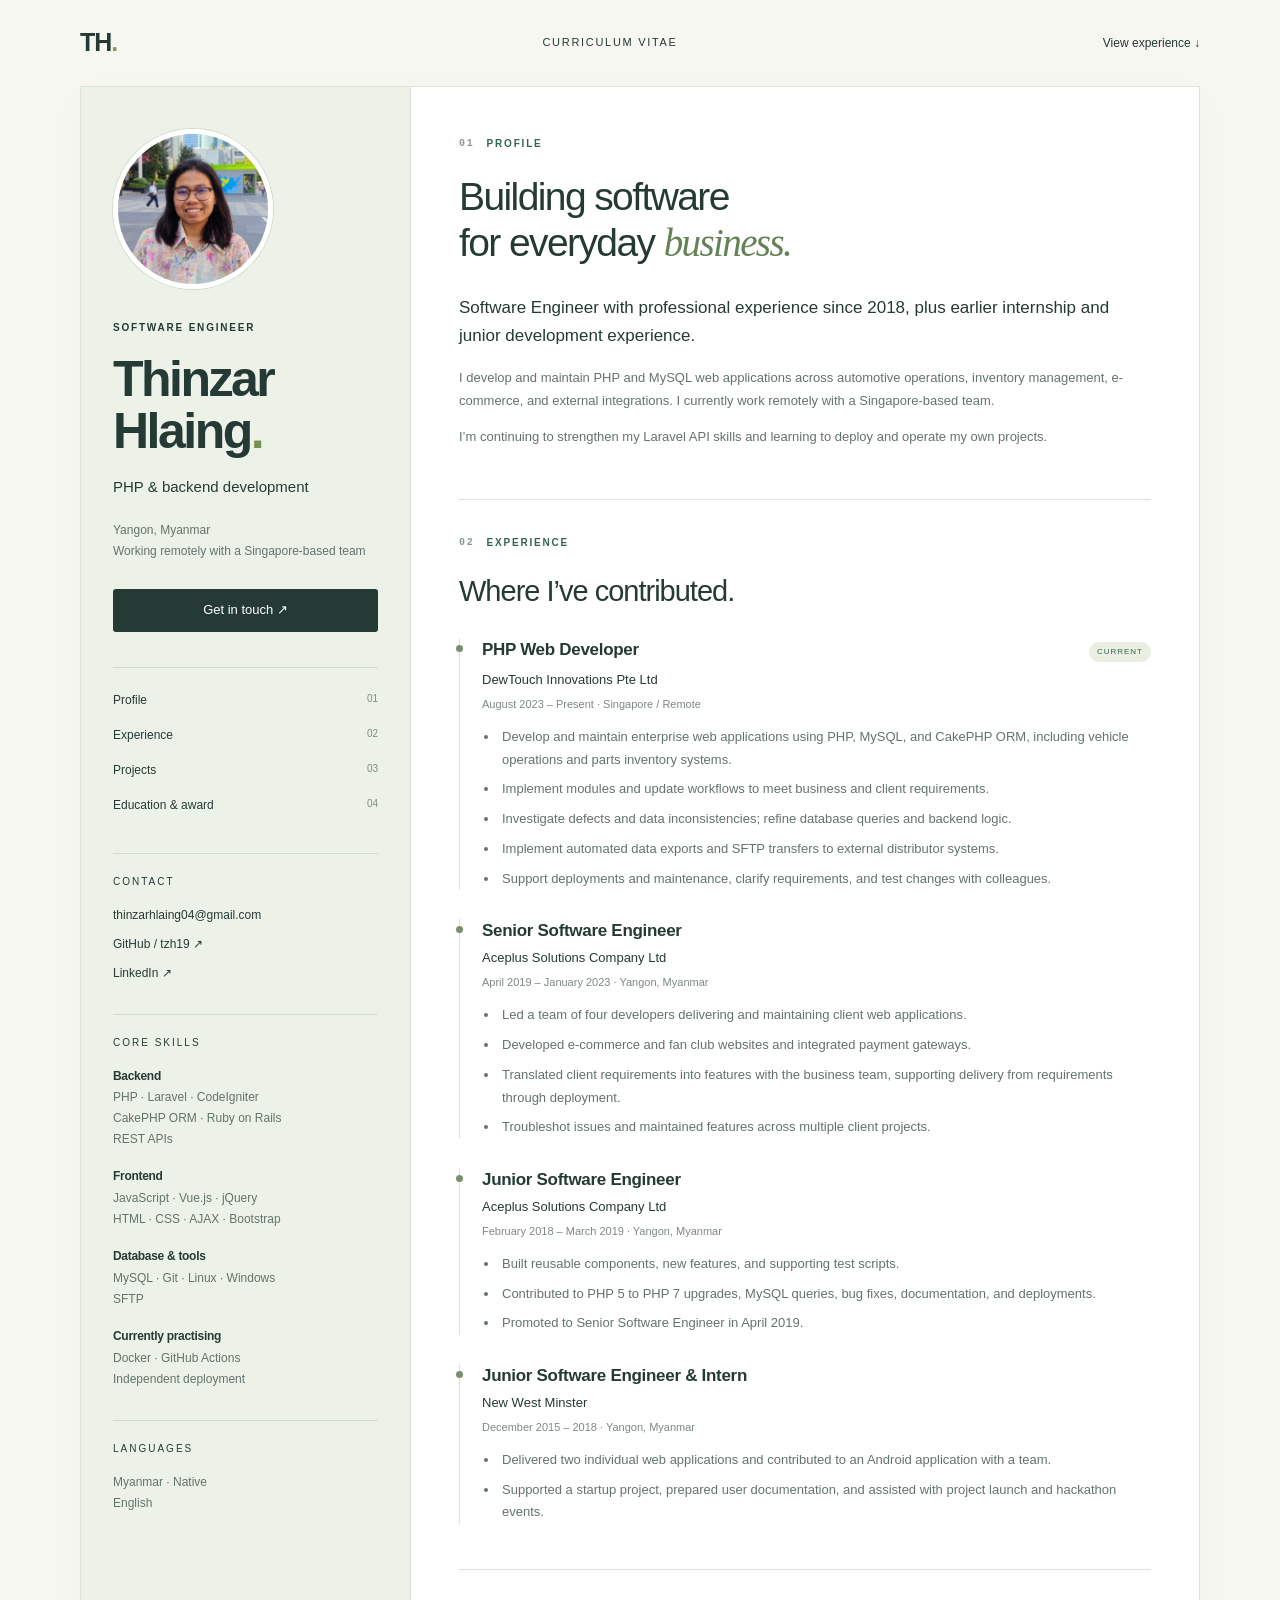
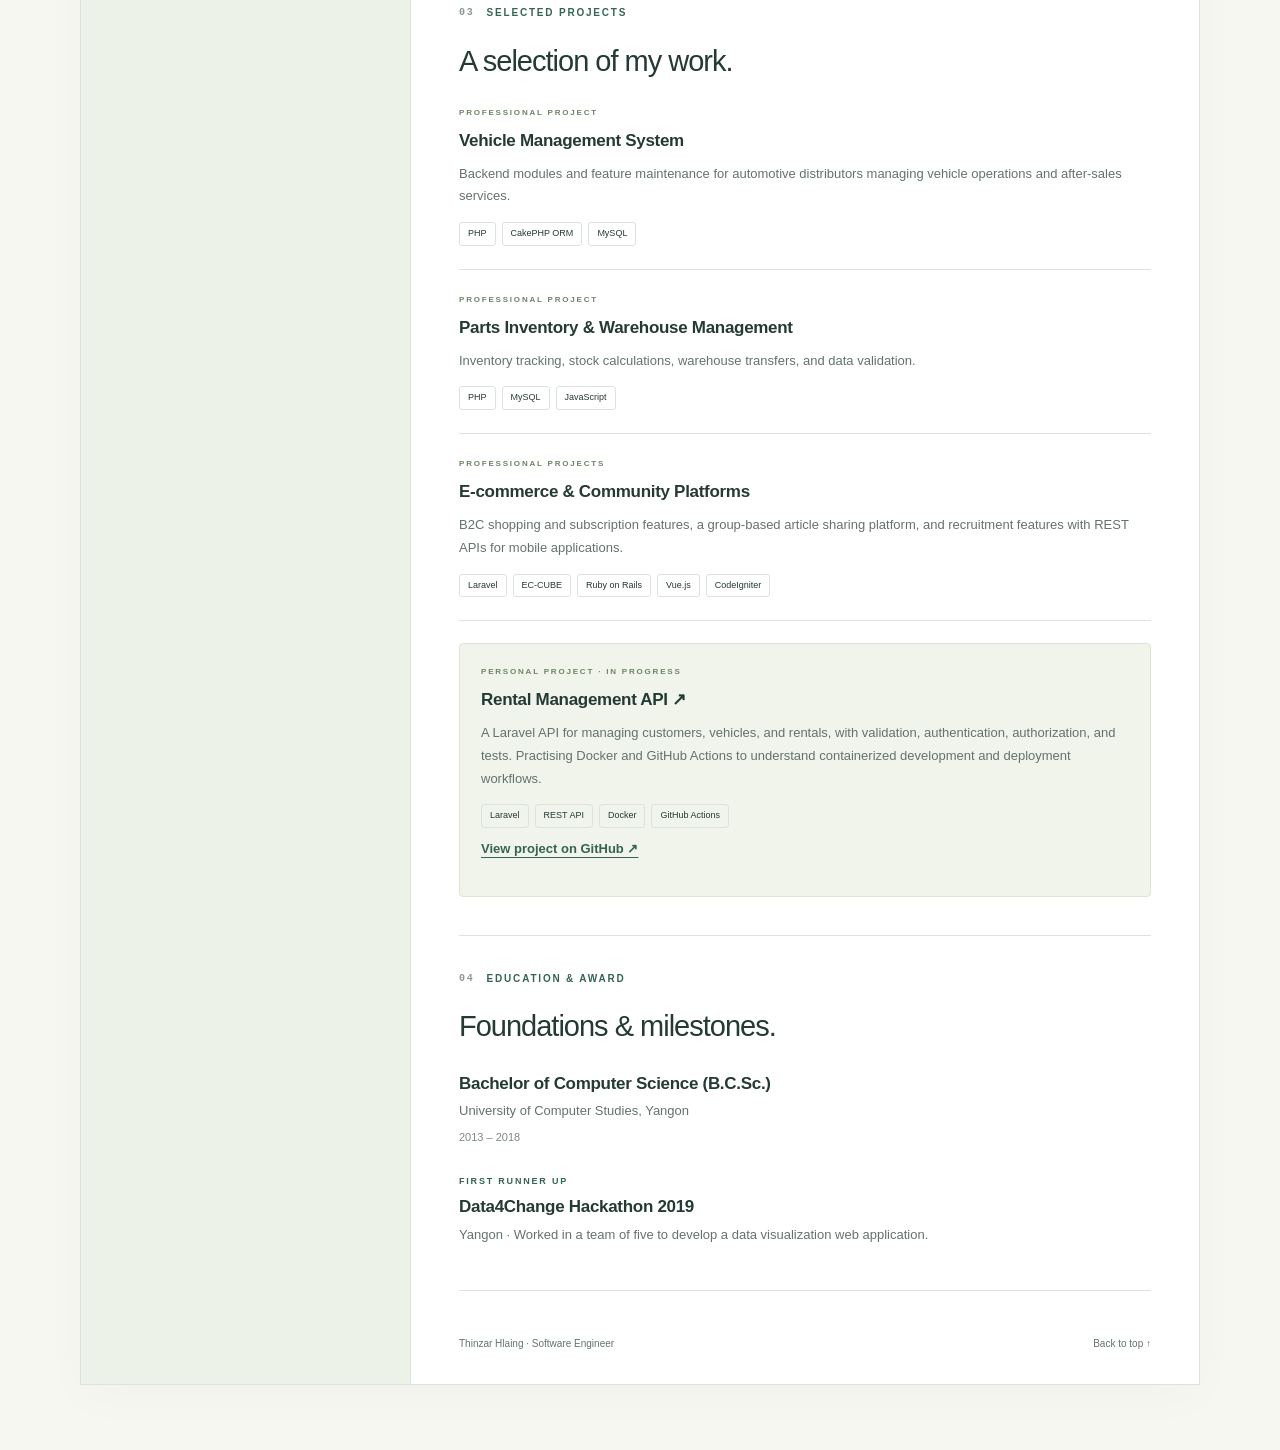
==== index.html @ 389af32f "Ad my CV website." ====
<!doctype html>
<html lang="en">
<head><meta charset="utf-8"><meta name="viewport" content="width=device-width, initial-scale=1"><meta name="description" content="Thinzar Hlaing — Software Engineer specializing in PHP and backend development."><title>Thinzar Hlaing | Software Engineer</title><link rel="stylesheet" href="styles.css"></head>
<body>
<a class="skip" href="#main">Skip to CV</a>
<header class="topbar"><a href="#main">TH<span>.</span></a><span>CURRICULUM VITAE</span><a href="#experience">View experience ↓</a></header>
<main id="main" class="resume">
<aside class="sidebar">
<img class="portrait" src="assets/thinzar-portrait.png" alt="Thinzar Hlaing smiling" width="160" height="160">
<p class="label">SOFTWARE ENGINEER</p><h1>Thinzar<br>Hlaing<span>.</span></h1><p class="role">PHP & backend development</p><p class="location">Yangon, Myanmar<br>Working remotely with a Singapore-based team</p>
<a class="contact-button" href="mailto:thinzarhlaing04@gmail.com">Get in touch ↗</a>
<nav aria-label="CV sections"><a href="#profile">Profile <span>01</span></a><a href="#experience">Experience <span>02</span></a><a href="#projects">Projects <span>03</span></a><a href="#education">Education & award <span>04</span></a></nav>
<section class="side-section"><h2>CONTACT</h2><a href="mailto:thinzarhlaing04@gmail.com">thinzarhlaing04@gmail.com</a><a href="https://github.com/tzh19">GitHub / tzh19 ↗</a><a href="https://www.linkedin.com/in/thinzar-hlaing">LinkedIn ↗</a></section>
<section class="side-section"><h2>CORE SKILLS</h2><h3>Backend</h3><p>PHP · Laravel · CodeIgniter<br>CakePHP ORM · Ruby on Rails<br>REST APIs</p><h3>Frontend</h3><p>JavaScript · Vue.js · jQuery<br>HTML · CSS · AJAX · Bootstrap</p><h3>Database & tools</h3><p>MySQL · Git · Linux · Windows<br>SFTP</p><h3>Currently practising</h3><p>Docker · GitHub Actions<br>Independent deployment</p></section>
<section class="side-section"><h2>LANGUAGES</h2><p>Myanmar · Native<br>English</p></section>
</aside>
<div class="content">
<section id="profile" class="cv-section profile"><div class="section-label"><span>01</span> PROFILE</div><h2>Building software<br>for everyday <em>business.</em></h2><p class="intro">Software Engineer with professional experience since 2018, plus earlier internship and junior development experience.</p><p>I develop and maintain PHP and MySQL web applications across automotive operations, inventory management, e-commerce, and external integrations. I currently work remotely with a Singapore-based team.</p><p>I’m continuing to strengthen my Laravel API skills and learning to deploy and operate my own projects.</p></section>
<section id="experience" class="cv-section"><div class="section-label"><span>02</span> EXPERIENCE</div><h2>Where I’ve contributed.</h2>
<article class="job"><div class="job-heading"><h3>PHP Web Developer</h3><span class="current">CURRENT</span></div><p class="company">DewTouch Innovations Pte Ltd</p><p class="meta">August 2023 – Present · Singapore / Remote</p><ul><li>Develop and maintain enterprise web applications using PHP, MySQL, and CakePHP ORM, including vehicle operations and parts inventory systems.</li><li>Implement modules and update workflows to meet business and client requirements.</li><li>Investigate defects and data inconsistencies; refine database queries and backend logic.</li><li>Implement automated data exports and SFTP transfers to external distributor systems.</li><li>Support deployments and maintenance, clarify requirements, and test changes with colleagues.</li></ul></article>
<article class="job"><h3>Senior Software Engineer</h3><p class="company">Aceplus Solutions Company Ltd</p><p class="meta">April 2019 – January 2023 · Yangon, Myanmar</p><ul><li>Led a team of four developers delivering and maintaining client web applications.</li><li>Developed e-commerce and fan club websites and integrated payment gateways.</li><li>Translated client requirements into features with the business team, supporting delivery from requirements through deployment.</li><li>Troubleshot issues and maintained features across multiple client projects.</li></ul></article>
<article class="job"><h3>Junior Software Engineer</h3><p class="company">Aceplus Solutions Company Ltd</p><p class="meta">February 2018 – March 2019 · Yangon, Myanmar</p><ul><li>Built reusable components, new features, and supporting test scripts.</li><li>Contributed to PHP 5 to PHP 7 upgrades, MySQL queries, bug fixes, documentation, and deployments.</li><li>Promoted to Senior Software Engineer in April 2019.</li></ul></article>
<article class="job"><h3>Junior Software Engineer & Intern</h3><p class="company">New West Minster</p><p class="meta">December 2015 – 2018 · Yangon, Myanmar</p><ul><li>Delivered two individual web applications and contributed to an Android application with a team.</li><li>Supported a startup project, prepared user documentation, and assisted with project launch and hackathon events.</li></ul></article></section>
<section id="projects" class="cv-section"><div class="section-label"><span>03</span> SELECTED PROJECTS</div><h2>A selection of my work.</h2>
<article class="project"><p class="label">PROFESSIONAL PROJECT</p><h3>Vehicle Management System</h3><p>Backend modules and feature maintenance for automotive distributors managing vehicle operations and after-sales services.</p><div class="tags"><span>PHP</span><span>CakePHP ORM</span><span>MySQL</span></div></article>
<article class="project"><p class="label">PROFESSIONAL PROJECT</p><h3>Parts Inventory & Warehouse Management</h3><p>Inventory tracking, stock calculations, warehouse transfers, and data validation.</p><div class="tags"><span>PHP</span><span>MySQL</span><span>JavaScript</span></div></article>
<article class="project"><p class="label">PROFESSIONAL PROJECTS</p><h3>E-commerce & Community Platforms</h3><p>B2C shopping and subscription features, a group-based article sharing platform, and recruitment features with REST APIs for mobile applications.</p><div class="tags"><span>Laravel</span><span>EC-CUBE</span><span>Ruby on Rails</span><span>Vue.js</span><span>CodeIgniter</span></div></article>
<article class="project personal"><p class="label">PERSONAL PROJECT · IN PROGRESS</p><h3>Rental Management API ↗</h3><p>A Laravel API for managing customers, vehicles, and rentals, with validation, authentication, authorization, and tests. Practising Docker and GitHub Actions to understand containerized development and deployment workflows.</p><div class="tags"><span>Laravel</span><span>REST API</span><span>Docker</span><span>GitHub Actions</span></div><p><a class="project-link" href="https://github.com/tzh19/rental-api">View project on GitHub ↗</a></p></article></section>
<section id="education" class="cv-section"><div class="section-label"><span>04</span> EDUCATION & AWARD</div><h2>Foundations & milestones.</h2><article class="qualification"><h3>Bachelor of Computer Science (B.C.Sc.)</h3><p>University of Computer Studies, Yangon</p><p class="meta">2013 – 2018</p></article><article class="qualification"><p class="label">FIRST RUNNER UP</p><h3>Data4Change Hackathon 2019</h3><p>Yangon · Worked in a team of five to develop a data visualization web application.</p></article></section>
<footer><p>Thinzar Hlaing · Software Engineer</p><a href="#main">Back to top ↑</a></footer>
</div></main></body></html>
---- styles.css ----
:root{--paper:#f7f7f2;--white:#fff;--ink:#253a35;--muted:#63736e;--line:#dce3dd;--green:#356451;--soft:#edf2e9}*{box-sizing:border-box}html{scroll-behavior:smooth;scroll-padding-top:28px}body{margin:0;background:var(--paper);font:15px/1.75 'Segoe UI',Arial,sans-serif;color:var(--ink)}a{color:inherit;text-decoration:none}a:hover{text-decoration:underline}a:focus-visible{outline:3px solid #709743;outline-offset:5px}.skip{position:absolute;top:-80px;background:var(--ink);color:white;padding:10px}.skip:focus{top:0}.topbar{max-width:1120px;margin:auto;display:flex;justify-content:space-between;align-items:center;height:86px;font-size:11px;letter-spacing:1.7px}.topbar>a:first-child{font-size:25px;font-weight:800;letter-spacing:-1px}.topbar>a:first-child span{color:#819c59}.topbar>a:last-child{letter-spacing:0;font-size:12px}.resume{max-width:1120px;margin:0 auto 65px;background:white;border:1px solid var(--line);display:grid;grid-template-columns:330px 1fr;box-shadow:0 12px 45px #253a3506}.sidebar{padding:42px 32px;background:var(--soft);border-right:1px solid var(--line)}.monogram{height:83px;width:83px;border-radius:50%;background:#dce5d2;display:flex;align-items:center;justify-content:center;font:italic 40px Georgia,serif;letter-spacing:-3px;margin-bottom:40px}.monogram span{font:22px Arial;align-self:flex-start;margin-top:11px}.label,.section-label{font-size:10px;letter-spacing:1.8px;font-weight:600}.sidebar h1{font-size:50px;line-height:1.05;letter-spacing:-2.5px;margin:16px 0}.sidebar h1 span{color:#789154}.role{font-size:15px;font-weight:500;margin:0 0 20px}.location{font-size:12px;color:var(--muted);line-height:1.8}.contact-button{display:block;text-align:center;background:var(--ink);color:white;padding:10px 14px;margin:26px 0 35px;font-size:13px;border-radius:3px}nav{border-top:1px solid #d2dccf;padding-top:15px}nav a{display:flex;justify-content:space-between;font-size:12px;padding:7px 0}nav span{font-size:10px;color:#7c8d83}.side-section{border-top:1px solid #d2dccf;margin-top:30px;padding-top:22px}.side-section h2{font-size:10px;letter-spacing:2px;margin:0 0 17px}.side-section>a{display:block;font-size:12px;overflow-wrap:anywhere;margin:8px 0}.side-section h3{font-size:12px;margin:18px 0 3px;font-weight:600}.side-section p{font-size:12px;color:var(--muted);margin:0}.content{padding:48px 48px 22px;min-width:0}.cv-section{padding-bottom:38px;margin-bottom:34px;border-bottom:1px solid var(--line)}.section-label{display:flex;align-items:center;gap:12px;color:var(--green);margin-bottom:21px}.section-label span{font-family:monospace;font-size:10px;color:#8b9a90}h2{font-size:29px;line-height:1.25;font-weight:500;letter-spacing:-1px;margin:0 0 27px}.profile h2{font-size:39px;letter-spacing:-1.6px;line-height:1.2}em{font-family:Georgia,serif;font-weight:400;color:#648255}.content p,.content li{color:var(--muted);font-size:13px}.content .intro{font-size:17px;line-height:1.65;color:var(--ink)}.highlights{display:grid;grid-template-columns:1fr 1fr;gap:20px;background:var(--paper);padding:20px;margin-top:26px}.highlights strong,.highlights span{display:block}.highlights strong{font-size:12px;font-weight:600}.highlights span{font-size:10px;color:var(--muted);margin-top:4px}h3{font-size:17px;line-height:1.4;font-weight:600;letter-spacing:-.3px;margin:0 0 4px}.job{border-left:1px solid var(--line);padding-left:22px;position:relative;margin-top:29px}.job:before{content:'';position:absolute;top:7px;left:-4px;width:7px;height:7px;border-radius:50%;background:#78916d}.job-heading{display:flex;align-items:center;justify-content:space-between;gap:10px}.current{font-size:8px;letter-spacing:1px;background:#e9f0e1;color:var(--green);border-radius:20px;padding:3px 8px}.content .company{color:var(--ink);font-size:13px;margin:3px 0}.content .meta{font-size:11px;color:#7d8982;margin:3px 0 12px}ul{padding-left:17px;margin:12px 0 0}li{padding-left:3px;margin-bottom:7px}.project{padding:23px 0;border-bottom:1px solid var(--line)}.project:last-child{border-bottom:0;padding-bottom:0}.project:first-of-type{padding-top:0}.project .label{font-size:8px;color:#6c8566;margin:0 0 9px}.project p{margin:10px 0 14px}.tags{display:flex;gap:6px;flex-wrap:wrap}.tags span{font-size:9px;border:1px solid var(--line);border-radius:3px;padding:3px 8px}.personal{margin-top:22px;padding:21px!important;background:#f0f4eb;border:1px solid #dce5d2!important;border-radius:4px}.qualification{margin-top:27px}.qualification p{margin:5px 0}.qualification .label{font-size:9px;color:var(--green)}footer{display:flex;justify-content:space-between;gap:20px;align-items:center}footer p,footer a{font-size:10px!important;color:var(--muted)}@media(max-width:900px){.topbar{margin-inline:24px}.resume{margin-inline:24px;grid-template-columns:275px 1fr}.sidebar{padding:32px 24px}.content{padding:35px 28px}.sidebar h1{font-size:43px}.profile h2{font-size:33px}.highlights{grid-template-columns:1fr;gap:15px}}@media(max-width:650px){.topbar{height:68px;margin-inline:20px}.topbar>span{font-size:8px}.resume{margin:0 14px 25px;grid-template-columns:1fr}.sidebar{border-right:0;border-bottom:1px solid var(--line);padding:30px 24px}.monogram{margin-bottom:24px;height:65px;width:65px;font-size:32px}.sidebar h1{font-size:46px}.sidebar h1 br{display:none}.sidebar h1 br:after{content:' '}.sidebar h1{max-width:300px}.contact-button{max-width:245px;margin-bottom:24px}nav{display:grid;grid-template-columns:1fr 1fr;gap:0 24px}.side-section{margin-top:22px;padding-top:18px}.side-section p{max-width:100%}.content{padding:32px 24px 18px}.profile h2{font-size:34px}.highlights{grid-template-columns:1fr 1fr;padding:15px;gap:12px}.job{padding-left:17px}h2{font-size:27px}.cv-section{margin-bottom:28px;padding-bottom:28px}.job-heading{align-items:start}.current{white-space:nowrap}.section-label{margin-bottom:18px}footer{align-items:start}}@media(prefers-reduced-motion:reduce){html{scroll-behavior:auto}}@media print{body{background:white;font-size:10pt}.topbar,nav,.contact-button,.skip,footer{display:none}.resume{display:block;max-width:none;margin:0;border:0;box-shadow:none}.sidebar{background:white;border:0;padding:0 0 18px}.monogram,.side-section{display:none}.sidebar h1{font-size:30px}.sidebar h1 br{display:none}.sidebar h1 br:after{content:' '}.sidebar>.label,.location{display:none}.content{padding:0}.cv-section{margin-bottom:18px;padding-bottom:18px}.profile h2{font-size:24px}.job,.project,.qualification{break-inside:avoid}h2{font-size:21px}.content p,.content li{font-size:10pt}.highlights{display:none}a{color:inherit}}
.portrait{display:block;width:160px;height:160px;object-fit:cover;border-radius:50%;margin-bottom:30px;border:5px solid #fff;box-shadow:0 0 0 1px #d2dccf}@media(max-width:650px){.portrait{width:140px;height:140px;margin-bottom:24px}}@media print{.portrait{width:90px;height:90px;float:right;margin:0 0 12px 20px}}
.project-link{color:var(--green);font-weight:600;text-decoration:underline;text-underline-offset:4px}.project-link:hover{color:var(--ink)}
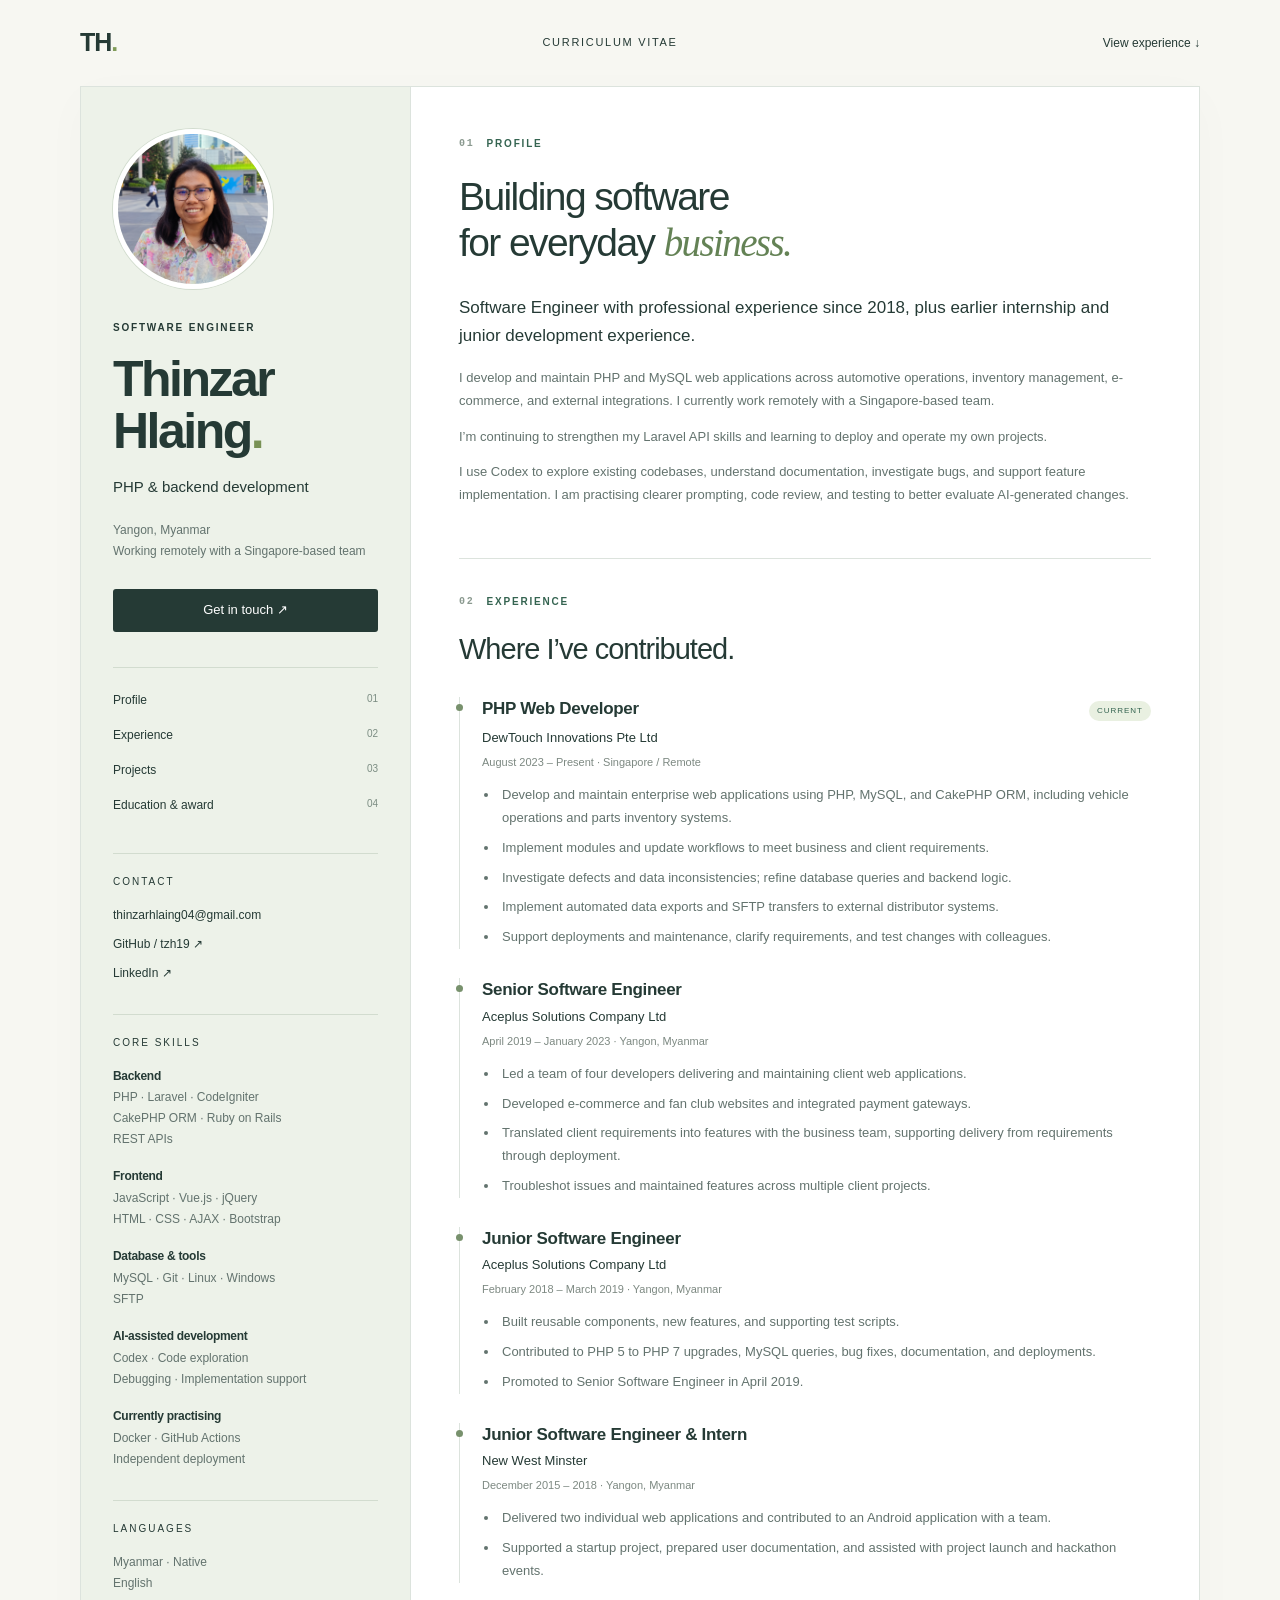
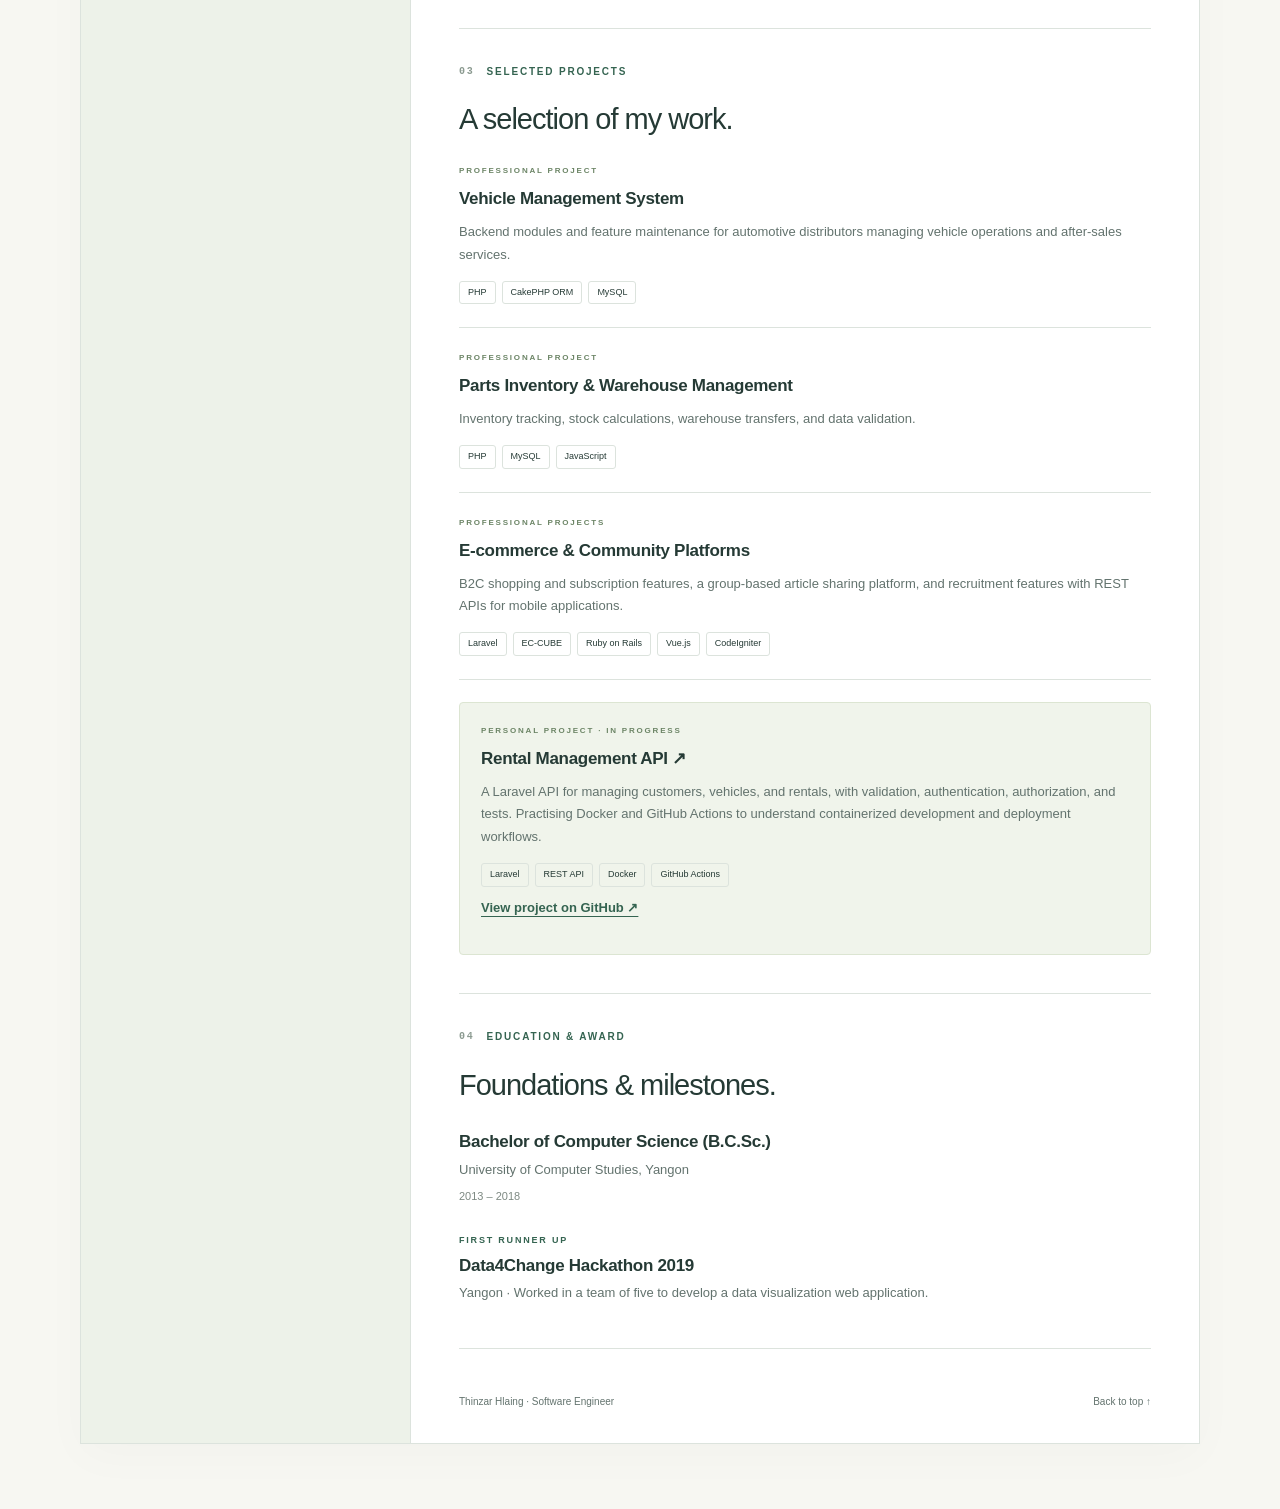
==== commit 10bfd536: "Add AI info." ====
--- a/index.html
+++ b/index.html
@@ -11,11 +11,11 @@
 <a class="contact-button" href="mailto:thinzarhlaing04@gmail.com">Get in touch ↗</a>
 <nav aria-label="CV sections"><a href="#profile">Profile <span>01</span></a><a href="#experience">Experience <span>02</span></a><a href="#projects">Projects <span>03</span></a><a href="#education">Education & award <span>04</span></a></nav>
 <section class="side-section"><h2>CONTACT</h2><a href="mailto:thinzarhlaing04@gmail.com">thinzarhlaing04@gmail.com</a><a href="https://github.com/tzh19">GitHub / tzh19 ↗</a><a href="https://www.linkedin.com/in/thinzar-hlaing">LinkedIn ↗</a></section>
-<section class="side-section"><h2>CORE SKILLS</h2><h3>Backend</h3><p>PHP · Laravel · CodeIgniter<br>CakePHP ORM · Ruby on Rails<br>REST APIs</p><h3>Frontend</h3><p>JavaScript · Vue.js · jQuery<br>HTML · CSS · AJAX · Bootstrap</p><h3>Database & tools</h3><p>MySQL · Git · Linux · Windows<br>SFTP</p><h3>Currently practising</h3><p>Docker · GitHub Actions<br>Independent deployment</p></section>
+<section class="side-section"><h2>CORE SKILLS</h2><h3>Backend</h3><p>PHP · Laravel · CodeIgniter<br>CakePHP ORM · Ruby on Rails<br>REST APIs</p><h3>Frontend</h3><p>JavaScript · Vue.js · jQuery<br>HTML · CSS · AJAX · Bootstrap</p><h3>Database & tools</h3><p>MySQL · Git · Linux · Windows<br>SFTP</p><h3>AI-assisted development</h3><p>Codex · Code exploration<br>Debugging · Implementation support</p><h3>Currently practising</h3><p>Docker · GitHub Actions<br>Independent deployment</p></section>
 <section class="side-section"><h2>LANGUAGES</h2><p>Myanmar · Native<br>English</p></section>
 </aside>
 <div class="content">
-<section id="profile" class="cv-section profile"><div class="section-label"><span>01</span> PROFILE</div><h2>Building software<br>for everyday <em>business.</em></h2><p class="intro">Software Engineer with professional experience since 2018, plus earlier internship and junior development experience.</p><p>I develop and maintain PHP and MySQL web applications across automotive operations, inventory management, e-commerce, and external integrations. I currently work remotely with a Singapore-based team.</p><p>I’m continuing to strengthen my Laravel API skills and learning to deploy and operate my own projects.</p></section>
+<section id="profile" class="cv-section profile"><div class="section-label"><span>01</span> PROFILE</div><h2>Building software<br>for everyday <em>business.</em></h2><p class="intro">Software Engineer with professional experience since 2018, plus earlier internship and junior development experience.</p><p>I develop and maintain PHP and MySQL web applications across automotive operations, inventory management, e-commerce, and external integrations. I currently work remotely with a Singapore-based team.</p><p>I’m continuing to strengthen my Laravel API skills and learning to deploy and operate my own projects.</p><p>I use Codex to explore existing codebases, understand documentation, investigate bugs, and support feature implementation. I am practising clearer prompting, code review, and testing to better evaluate AI-generated changes.</p></section>
 <section id="experience" class="cv-section"><div class="section-label"><span>02</span> EXPERIENCE</div><h2>Where I’ve contributed.</h2>
 <article class="job"><div class="job-heading"><h3>PHP Web Developer</h3><span class="current">CURRENT</span></div><p class="company">DewTouch Innovations Pte Ltd</p><p class="meta">August 2023 – Present · Singapore / Remote</p><ul><li>Develop and maintain enterprise web applications using PHP, MySQL, and CakePHP ORM, including vehicle operations and parts inventory systems.</li><li>Implement modules and update workflows to meet business and client requirements.</li><li>Investigate defects and data inconsistencies; refine database queries and backend logic.</li><li>Implement automated data exports and SFTP transfers to external distributor systems.</li><li>Support deployments and maintenance, clarify requirements, and test changes with colleagues.</li></ul></article>
 <article class="job"><h3>Senior Software Engineer</h3><p class="company">Aceplus Solutions Company Ltd</p><p class="meta">April 2019 – January 2023 · Yangon, Myanmar</p><ul><li>Led a team of four developers delivering and maintaining client web applications.</li><li>Developed e-commerce and fan club websites and integrated payment gateways.</li><li>Translated client requirements into features with the business team, supporting delivery from requirements through deployment.</li><li>Troubleshot issues and maintained features across multiple client projects.</li></ul></article>
@@ -35,3 +35,4 @@
 
 
 
+
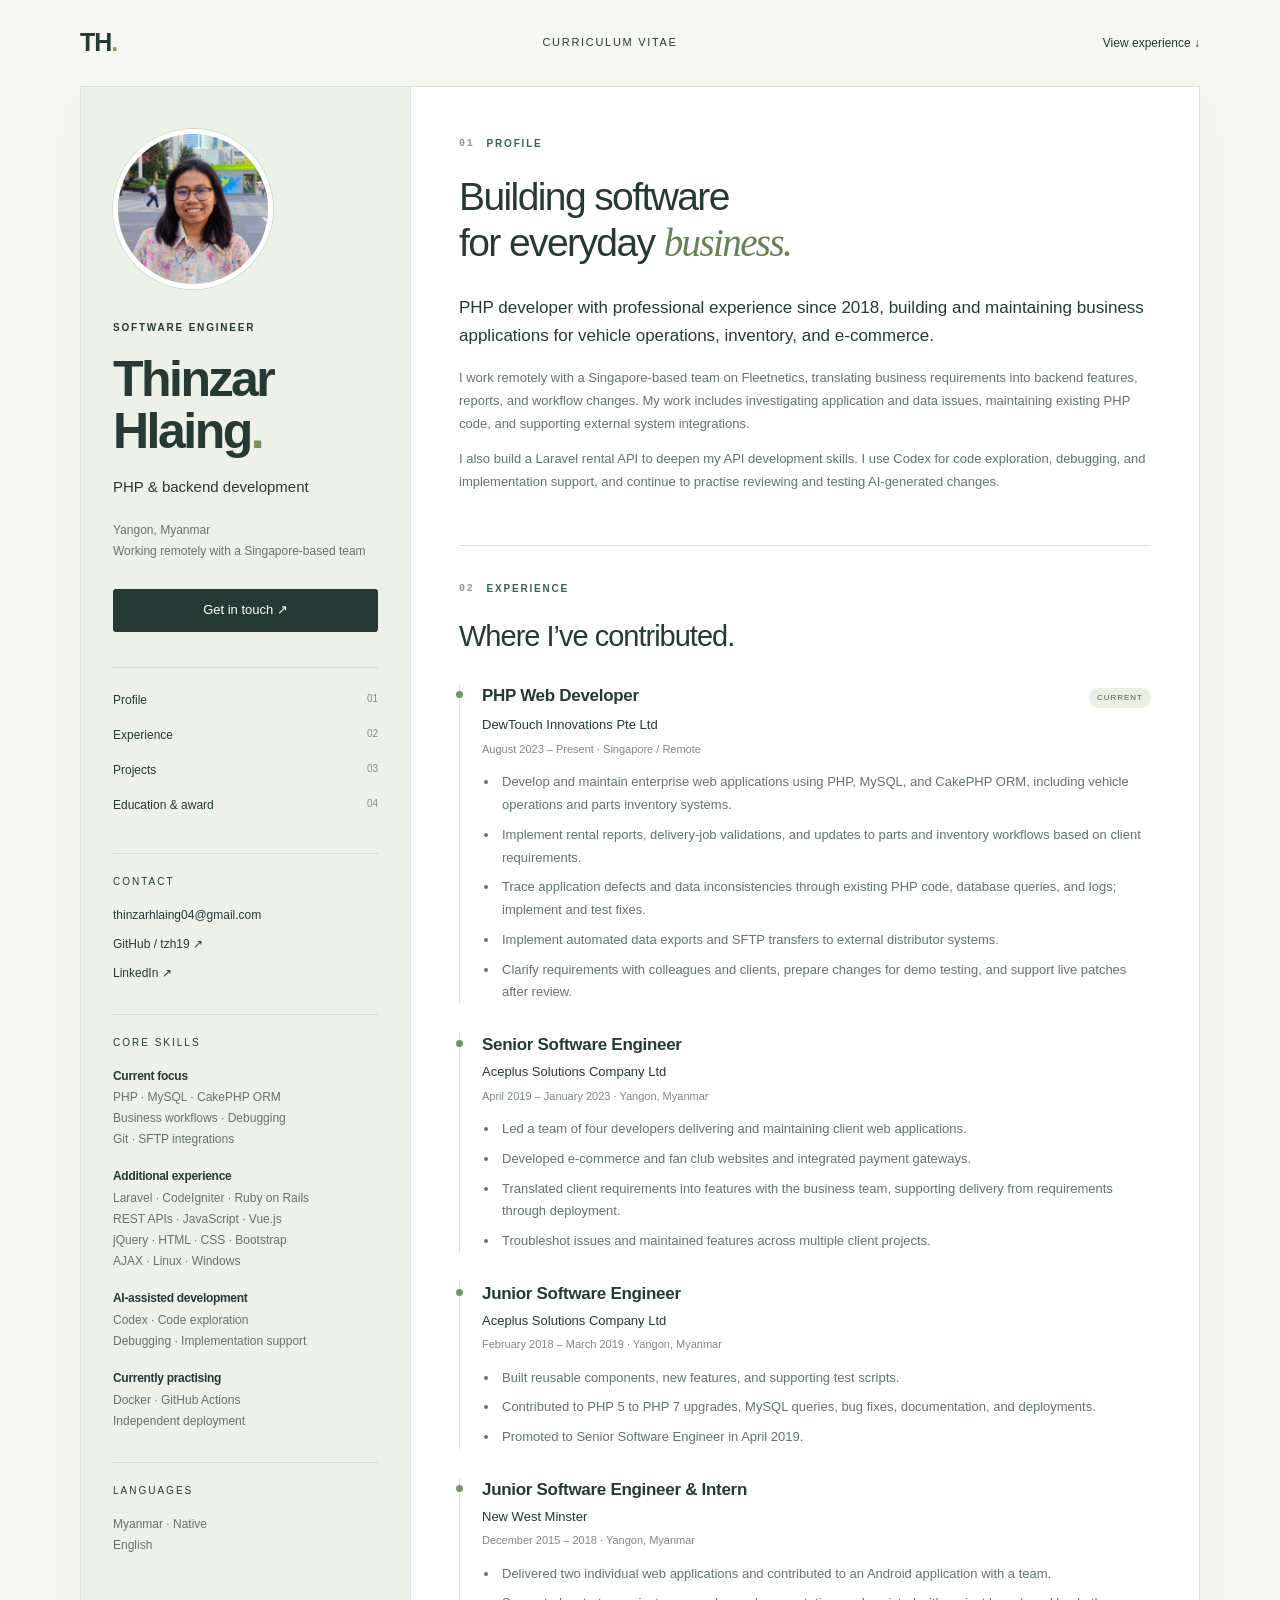
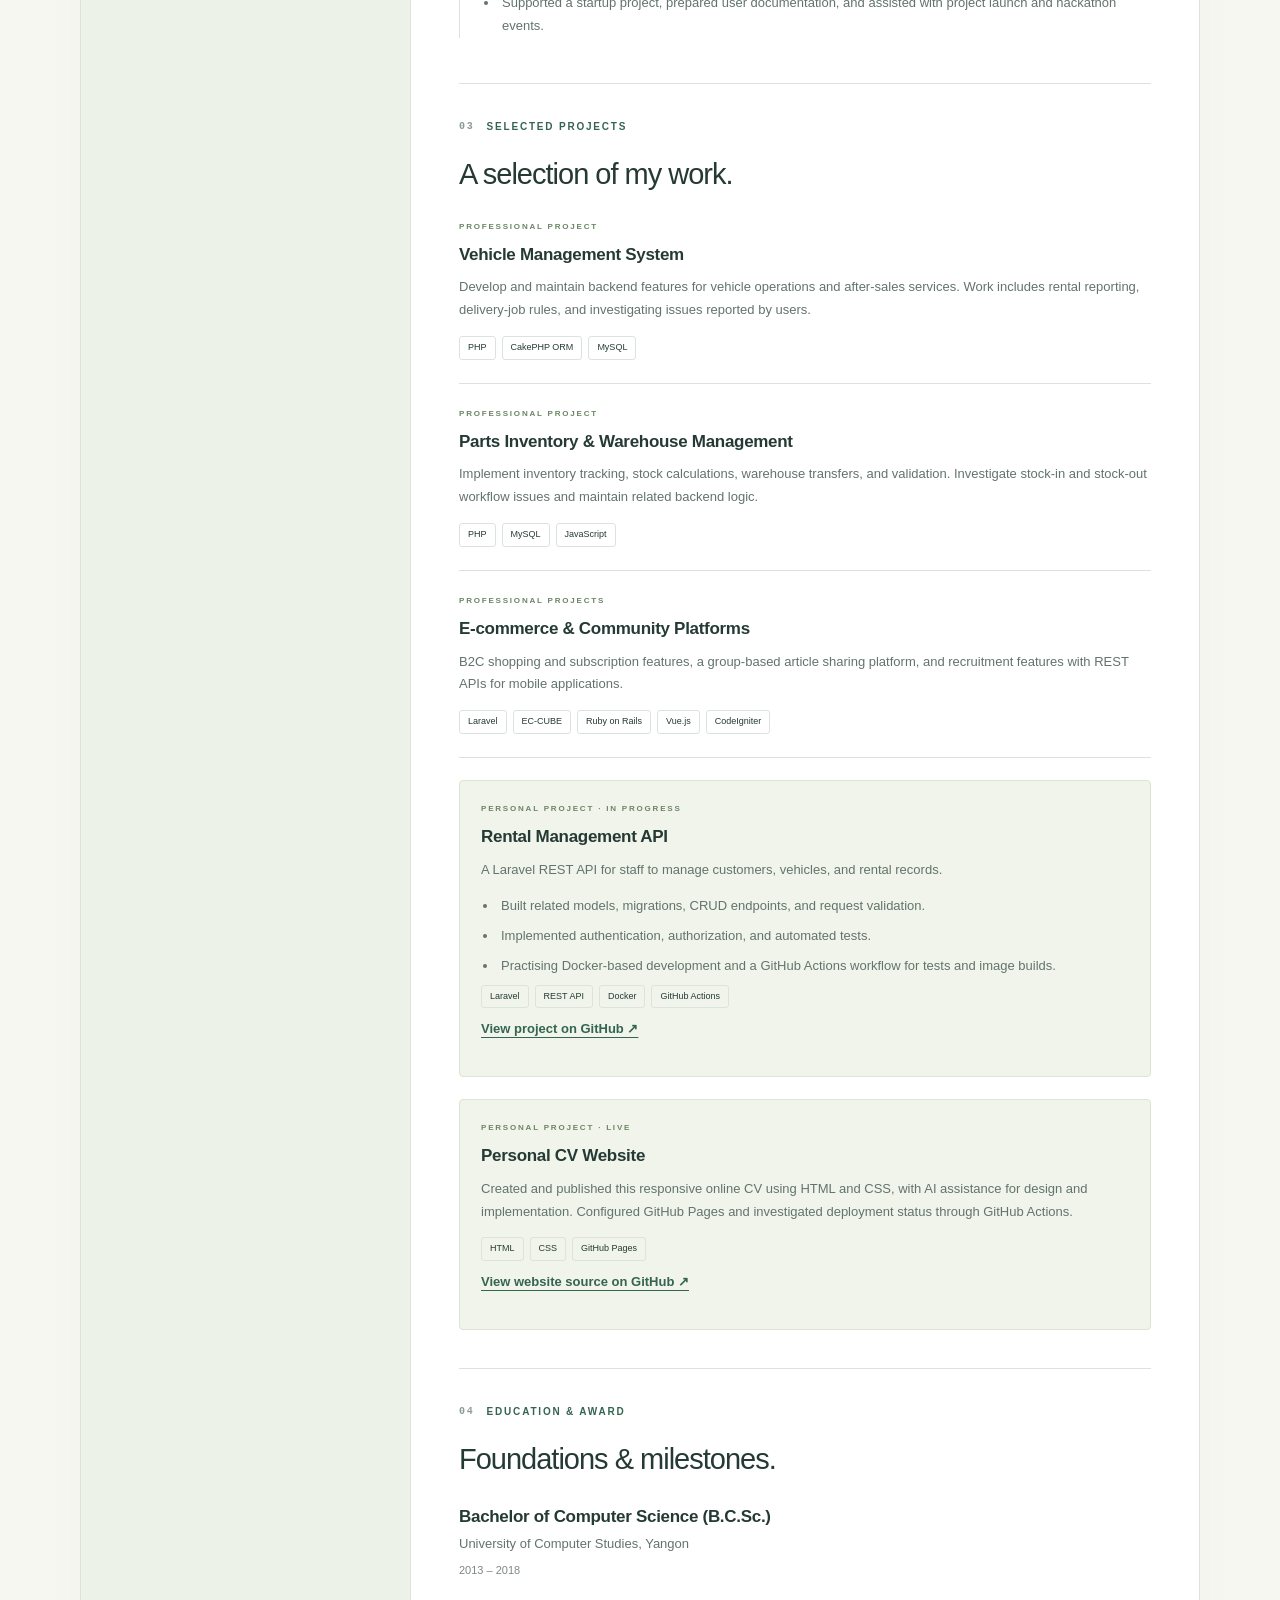
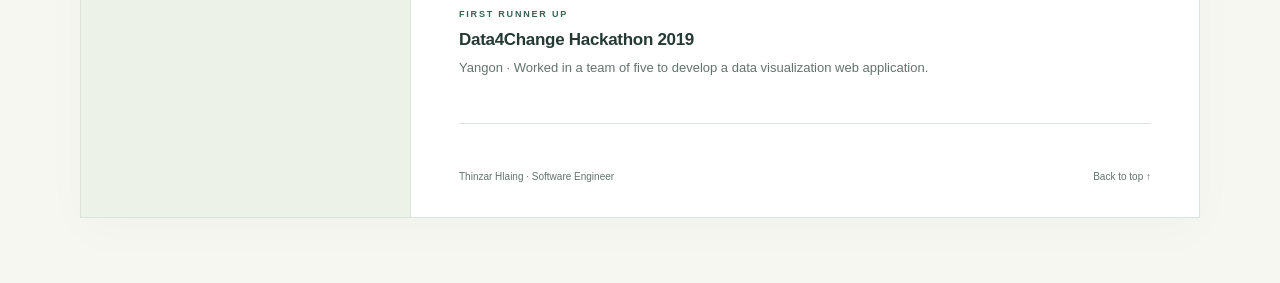
==== commit b640368b: "Improve CV content and project descriptions" ====
--- a/index.html
+++ b/index.html
@@ -11,28 +11,21 @@
 <a class="contact-button" href="mailto:thinzarhlaing04@gmail.com">Get in touch ↗</a>
 <nav aria-label="CV sections"><a href="#profile">Profile <span>01</span></a><a href="#experience">Experience <span>02</span></a><a href="#projects">Projects <span>03</span></a><a href="#education">Education & award <span>04</span></a></nav>
 <section class="side-section"><h2>CONTACT</h2><a href="mailto:thinzarhlaing04@gmail.com">thinzarhlaing04@gmail.com</a><a href="https://github.com/tzh19">GitHub / tzh19 ↗</a><a href="https://www.linkedin.com/in/thinzar-hlaing">LinkedIn ↗</a></section>
-<section class="side-section"><h2>CORE SKILLS</h2><h3>Backend</h3><p>PHP · Laravel · CodeIgniter<br>CakePHP ORM · Ruby on Rails<br>REST APIs</p><h3>Frontend</h3><p>JavaScript · Vue.js · jQuery<br>HTML · CSS · AJAX · Bootstrap</p><h3>Database & tools</h3><p>MySQL · Git · Linux · Windows<br>SFTP</p><h3>AI-assisted development</h3><p>Codex · Code exploration<br>Debugging · Implementation support</p><h3>Currently practising</h3><p>Docker · GitHub Actions<br>Independent deployment</p></section>
+<section class="side-section"><h2>CORE SKILLS</h2><h3>Current focus</h3><p>PHP · MySQL · CakePHP ORM<br>Business workflows · Debugging<br>Git · SFTP integrations</p><h3>Additional experience</h3><p>Laravel · CodeIgniter · Ruby on Rails<br>REST APIs · JavaScript · Vue.js<br>jQuery · HTML · CSS · Bootstrap<br>AJAX · Linux · Windows</p><h3>AI-assisted development</h3><p>Codex · Code exploration<br>Debugging · Implementation support</p><h3>Currently practising</h3><p>Docker · GitHub Actions<br>Independent deployment</p></section>
 <section class="side-section"><h2>LANGUAGES</h2><p>Myanmar · Native<br>English</p></section>
 </aside>
 <div class="content">
-<section id="profile" class="cv-section profile"><div class="section-label"><span>01</span> PROFILE</div><h2>Building software<br>for everyday <em>business.</em></h2><p class="intro">Software Engineer with professional experience since 2018, plus earlier internship and junior development experience.</p><p>I develop and maintain PHP and MySQL web applications across automotive operations, inventory management, e-commerce, and external integrations. I currently work remotely with a Singapore-based team.</p><p>I’m continuing to strengthen my Laravel API skills and learning to deploy and operate my own projects.</p><p>I use Codex to explore existing codebases, understand documentation, investigate bugs, and support feature implementation. I am practising clearer prompting, code review, and testing to better evaluate AI-generated changes.</p></section>
+<section id="profile" class="cv-section profile"><div class="section-label"><span>01</span> PROFILE</div><h2>Building software<br>for everyday <em>business.</em></h2><p class="intro">PHP developer with professional experience since 2018, building and maintaining business applications for vehicle operations, inventory, and e-commerce.</p><p>I work remotely with a Singapore-based team on Fleetnetics, translating business requirements into backend features, reports, and workflow changes. My work includes investigating application and data issues, maintaining existing PHP code, and supporting external system integrations.</p><p>I also build a Laravel rental API to deepen my API development skills. I use Codex for code exploration, debugging, and implementation support, and continue to practise reviewing and testing AI-generated changes.</p></section>
 <section id="experience" class="cv-section"><div class="section-label"><span>02</span> EXPERIENCE</div><h2>Where I’ve contributed.</h2>
-<article class="job"><div class="job-heading"><h3>PHP Web Developer</h3><span class="current">CURRENT</span></div><p class="company">DewTouch Innovations Pte Ltd</p><p class="meta">August 2023 – Present · Singapore / Remote</p><ul><li>Develop and maintain enterprise web applications using PHP, MySQL, and CakePHP ORM, including vehicle operations and parts inventory systems.</li><li>Implement modules and update workflows to meet business and client requirements.</li><li>Investigate defects and data inconsistencies; refine database queries and backend logic.</li><li>Implement automated data exports and SFTP transfers to external distributor systems.</li><li>Support deployments and maintenance, clarify requirements, and test changes with colleagues.</li></ul></article>
+<article class="job"><div class="job-heading"><h3>PHP Web Developer</h3><span class="current">CURRENT</span></div><p class="company">DewTouch Innovations Pte Ltd</p><p class="meta">August 2023 – Present · Singapore / Remote</p><ul><li>Develop and maintain enterprise web applications using PHP, MySQL, and CakePHP ORM, including vehicle operations and parts inventory systems.</li><li>Implement rental reports, delivery-job validations, and updates to parts and inventory workflows based on client requirements.</li><li>Trace application defects and data inconsistencies through existing PHP code, database queries, and logs; implement and test fixes.</li><li>Implement automated data exports and SFTP transfers to external distributor systems.</li><li>Clarify requirements with colleagues and clients, prepare changes for demo testing, and support live patches after review.</li></ul></article>
 <article class="job"><h3>Senior Software Engineer</h3><p class="company">Aceplus Solutions Company Ltd</p><p class="meta">April 2019 – January 2023 · Yangon, Myanmar</p><ul><li>Led a team of four developers delivering and maintaining client web applications.</li><li>Developed e-commerce and fan club websites and integrated payment gateways.</li><li>Translated client requirements into features with the business team, supporting delivery from requirements through deployment.</li><li>Troubleshot issues and maintained features across multiple client projects.</li></ul></article>
 <article class="job"><h3>Junior Software Engineer</h3><p class="company">Aceplus Solutions Company Ltd</p><p class="meta">February 2018 – March 2019 · Yangon, Myanmar</p><ul><li>Built reusable components, new features, and supporting test scripts.</li><li>Contributed to PHP 5 to PHP 7 upgrades, MySQL queries, bug fixes, documentation, and deployments.</li><li>Promoted to Senior Software Engineer in April 2019.</li></ul></article>
 <article class="job"><h3>Junior Software Engineer & Intern</h3><p class="company">New West Minster</p><p class="meta">December 2015 – 2018 · Yangon, Myanmar</p><ul><li>Delivered two individual web applications and contributed to an Android application with a team.</li><li>Supported a startup project, prepared user documentation, and assisted with project launch and hackathon events.</li></ul></article></section>
 <section id="projects" class="cv-section"><div class="section-label"><span>03</span> SELECTED PROJECTS</div><h2>A selection of my work.</h2>
-<article class="project"><p class="label">PROFESSIONAL PROJECT</p><h3>Vehicle Management System</h3><p>Backend modules and feature maintenance for automotive distributors managing vehicle operations and after-sales services.</p><div class="tags"><span>PHP</span><span>CakePHP ORM</span><span>MySQL</span></div></article>
-<article class="project"><p class="label">PROFESSIONAL PROJECT</p><h3>Parts Inventory & Warehouse Management</h3><p>Inventory tracking, stock calculations, warehouse transfers, and data validation.</p><div class="tags"><span>PHP</span><span>MySQL</span><span>JavaScript</span></div></article>
+<article class="project"><p class="label">PROFESSIONAL PROJECT</p><h3>Vehicle Management System</h3><p>Develop and maintain backend features for vehicle operations and after-sales services. Work includes rental reporting, delivery-job rules, and investigating issues reported by users.</p><div class="tags"><span>PHP</span><span>CakePHP ORM</span><span>MySQL</span></div></article>
+<article class="project"><p class="label">PROFESSIONAL PROJECT</p><h3>Parts Inventory & Warehouse Management</h3><p>Implement inventory tracking, stock calculations, warehouse transfers, and validation. Investigate stock-in and stock-out workflow issues and maintain related backend logic.</p><div class="tags"><span>PHP</span><span>MySQL</span><span>JavaScript</span></div></article>
 <article class="project"><p class="label">PROFESSIONAL PROJECTS</p><h3>E-commerce & Community Platforms</h3><p>B2C shopping and subscription features, a group-based article sharing platform, and recruitment features with REST APIs for mobile applications.</p><div class="tags"><span>Laravel</span><span>EC-CUBE</span><span>Ruby on Rails</span><span>Vue.js</span><span>CodeIgniter</span></div></article>
-<article class="project personal"><p class="label">PERSONAL PROJECT · IN PROGRESS</p><h3>Rental Management API ↗</h3><p>A Laravel API for managing customers, vehicles, and rentals, with validation, authentication, authorization, and tests. Practising Docker and GitHub Actions to understand containerized development and deployment workflows.</p><div class="tags"><span>Laravel</span><span>REST API</span><span>Docker</span><span>GitHub Actions</span></div><p><a class="project-link" href="https://github.com/tzh19/rental-api">View project on GitHub ↗</a></p></article></section>
+<article class="project personal"><p class="label">PERSONAL PROJECT · IN PROGRESS</p><h3>Rental Management API</h3><p>A Laravel REST API for staff to manage customers, vehicles, and rental records.</p><ul><li>Built related models, migrations, CRUD endpoints, and request validation.</li><li>Implemented authentication, authorization, and automated tests.</li><li>Practising Docker-based development and a GitHub Actions workflow for tests and image builds.</li></ul><div class="tags"><span>Laravel</span><span>REST API</span><span>Docker</span><span>GitHub Actions</span></div><p><a class="project-link" href="https://github.com/tzh19/rental-api">View project on GitHub ↗</a></p></article><article class="project personal"><p class="label">PERSONAL PROJECT · LIVE</p><h3>Personal CV Website</h3><p>Created and published this responsive online CV using HTML and CSS, with AI assistance for design and implementation. Configured GitHub Pages and investigated deployment status through GitHub Actions.</p><div class="tags"><span>HTML</span><span>CSS</span><span>GitHub Pages</span></div><p><a class="project-link" href="https://github.com/tzh19/tzh19.github.io">View website source on GitHub ↗</a></p></article></section>
 <section id="education" class="cv-section"><div class="section-label"><span>04</span> EDUCATION & AWARD</div><h2>Foundations & milestones.</h2><article class="qualification"><h3>Bachelor of Computer Science (B.C.Sc.)</h3><p>University of Computer Studies, Yangon</p><p class="meta">2013 – 2018</p></article><article class="qualification"><p class="label">FIRST RUNNER UP</p><h3>Data4Change Hackathon 2019</h3><p>Yangon · Worked in a team of five to develop a data visualization web application.</p></article></section>
 <footer><p>Thinzar Hlaing · Software Engineer</p><a href="#main">Back to top ↑</a></footer>
-</div></main></body></html>
-
-
-
-
-
-
-
+</div></main></body></html>
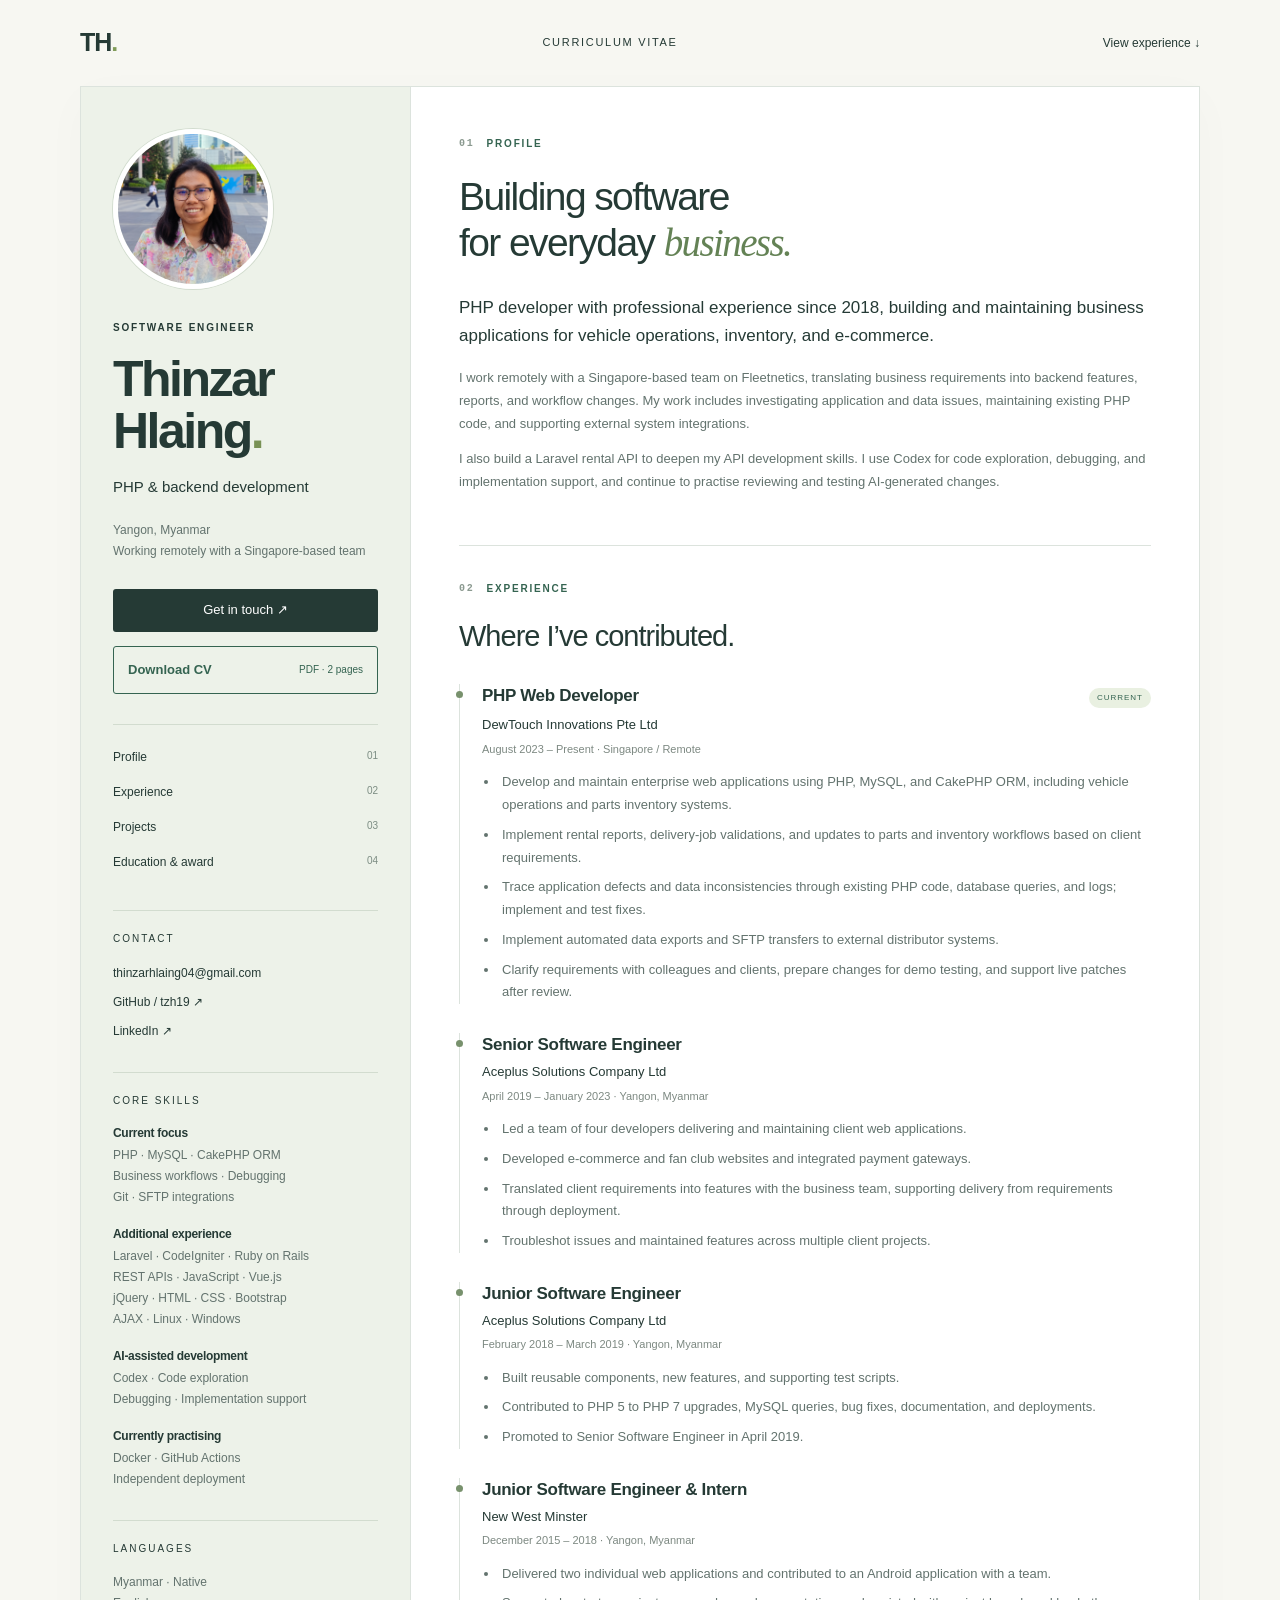
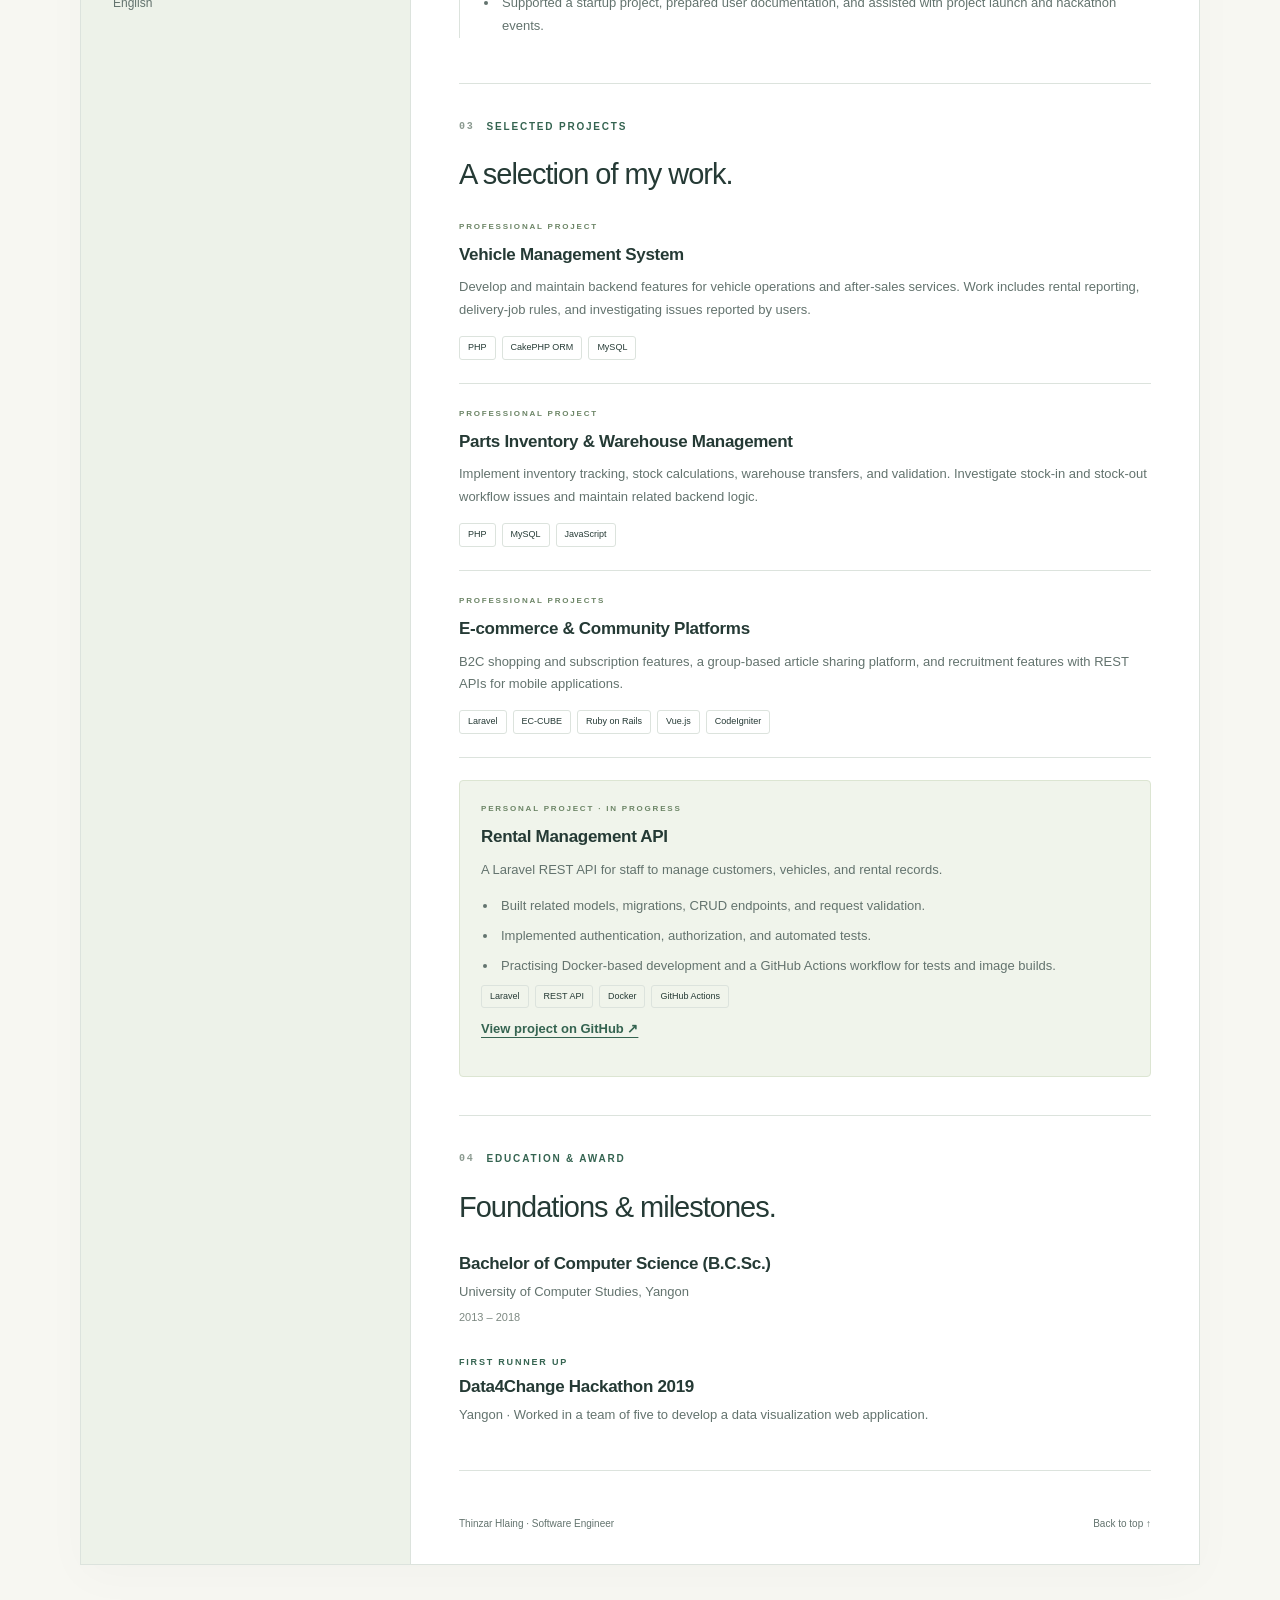
==== commit 42732528: "Add downloadable PDF CV and update personal projects" ====
--- a/index.html
+++ b/index.html
@@ -9,6 +9,7 @@
 <img class="portrait" src="assets/thinzar-portrait.png" alt="Thinzar Hlaing smiling" width="160" height="160">
 <p class="label">SOFTWARE ENGINEER</p><h1>Thinzar<br>Hlaing<span>.</span></h1><p class="role">PHP & backend development</p><p class="location">Yangon, Myanmar<br>Working remotely with a Singapore-based team</p>
 <a class="contact-button" href="mailto:thinzarhlaing04@gmail.com">Get in touch ↗</a>
+<a class="download-button" href="output/pdf/Thinzar-Hlaing-CV.pdf" download="Thinzar-Hlaing-CV.pdf">Download CV <span>PDF · 2 pages</span></a>
 <nav aria-label="CV sections"><a href="#profile">Profile <span>01</span></a><a href="#experience">Experience <span>02</span></a><a href="#projects">Projects <span>03</span></a><a href="#education">Education & award <span>04</span></a></nav>
 <section class="side-section"><h2>CONTACT</h2><a href="mailto:thinzarhlaing04@gmail.com">thinzarhlaing04@gmail.com</a><a href="https://github.com/tzh19">GitHub / tzh19 ↗</a><a href="https://www.linkedin.com/in/thinzar-hlaing">LinkedIn ↗</a></section>
 <section class="side-section"><h2>CORE SKILLS</h2><h3>Current focus</h3><p>PHP · MySQL · CakePHP ORM<br>Business workflows · Debugging<br>Git · SFTP integrations</p><h3>Additional experience</h3><p>Laravel · CodeIgniter · Ruby on Rails<br>REST APIs · JavaScript · Vue.js<br>jQuery · HTML · CSS · Bootstrap<br>AJAX · Linux · Windows</p><h3>AI-assisted development</h3><p>Codex · Code exploration<br>Debugging · Implementation support</p><h3>Currently practising</h3><p>Docker · GitHub Actions<br>Independent deployment</p></section>
@@ -25,7 +26,7 @@
 <article class="project"><p class="label">PROFESSIONAL PROJECT</p><h3>Vehicle Management System</h3><p>Develop and maintain backend features for vehicle operations and after-sales services. Work includes rental reporting, delivery-job rules, and investigating issues reported by users.</p><div class="tags"><span>PHP</span><span>CakePHP ORM</span><span>MySQL</span></div></article>
 <article class="project"><p class="label">PROFESSIONAL PROJECT</p><h3>Parts Inventory & Warehouse Management</h3><p>Implement inventory tracking, stock calculations, warehouse transfers, and validation. Investigate stock-in and stock-out workflow issues and maintain related backend logic.</p><div class="tags"><span>PHP</span><span>MySQL</span><span>JavaScript</span></div></article>
 <article class="project"><p class="label">PROFESSIONAL PROJECTS</p><h3>E-commerce & Community Platforms</h3><p>B2C shopping and subscription features, a group-based article sharing platform, and recruitment features with REST APIs for mobile applications.</p><div class="tags"><span>Laravel</span><span>EC-CUBE</span><span>Ruby on Rails</span><span>Vue.js</span><span>CodeIgniter</span></div></article>
-<article class="project personal"><p class="label">PERSONAL PROJECT · IN PROGRESS</p><h3>Rental Management API</h3><p>A Laravel REST API for staff to manage customers, vehicles, and rental records.</p><ul><li>Built related models, migrations, CRUD endpoints, and request validation.</li><li>Implemented authentication, authorization, and automated tests.</li><li>Practising Docker-based development and a GitHub Actions workflow for tests and image builds.</li></ul><div class="tags"><span>Laravel</span><span>REST API</span><span>Docker</span><span>GitHub Actions</span></div><p><a class="project-link" href="https://github.com/tzh19/rental-api">View project on GitHub ↗</a></p></article><article class="project personal"><p class="label">PERSONAL PROJECT · LIVE</p><h3>Personal CV Website</h3><p>Created and published this responsive online CV using HTML and CSS, with AI assistance for design and implementation. Configured GitHub Pages and investigated deployment status through GitHub Actions.</p><div class="tags"><span>HTML</span><span>CSS</span><span>GitHub Pages</span></div><p><a class="project-link" href="https://github.com/tzh19/tzh19.github.io">View website source on GitHub ↗</a></p></article></section>
+<article class="project personal"><p class="label">PERSONAL PROJECT · IN PROGRESS</p><h3>Rental Management API</h3><p>A Laravel REST API for staff to manage customers, vehicles, and rental records.</p><ul><li>Built related models, migrations, CRUD endpoints, and request validation.</li><li>Implemented authentication, authorization, and automated tests.</li><li>Practising Docker-based development and a GitHub Actions workflow for tests and image builds.</li></ul><div class="tags"><span>Laravel</span><span>REST API</span><span>Docker</span><span>GitHub Actions</span></div><p><a class="project-link" href="https://github.com/tzh19/rental-api">View project on GitHub ↗</a></p></article></section>
 <section id="education" class="cv-section"><div class="section-label"><span>04</span> EDUCATION & AWARD</div><h2>Foundations & milestones.</h2><article class="qualification"><h3>Bachelor of Computer Science (B.C.Sc.)</h3><p>University of Computer Studies, Yangon</p><p class="meta">2013 – 2018</p></article><article class="qualification"><p class="label">FIRST RUNNER UP</p><h3>Data4Change Hackathon 2019</h3><p>Yangon · Worked in a team of five to develop a data visualization web application.</p></article></section>
 <footer><p>Thinzar Hlaing · Software Engineer</p><a href="#main">Back to top ↑</a></footer>
 </div></main></body></html>
--- a/styles.css
+++ b/styles.css
@@ -1,3 +1,5 @@
 :root{--paper:#f7f7f2;--white:#fff;--ink:#253a35;--muted:#63736e;--line:#dce3dd;--green:#356451;--soft:#edf2e9}*{box-sizing:border-box}html{scroll-behavior:smooth;scroll-padding-top:28px}body{margin:0;background:var(--paper);font:15px/1.75 'Segoe UI',Arial,sans-serif;color:var(--ink)}a{color:inherit;text-decoration:none}a:hover{text-decoration:underline}a:focus-visible{outline:3px solid #709743;outline-offset:5px}.skip{position:absolute;top:-80px;background:var(--ink);color:white;padding:10px}.skip:focus{top:0}.topbar{max-width:1120px;margin:auto;display:flex;justify-content:space-between;align-items:center;height:86px;font-size:11px;letter-spacing:1.7px}.topbar>a:first-child{font-size:25px;font-weight:800;letter-spacing:-1px}.topbar>a:first-child span{color:#819c59}.topbar>a:last-child{letter-spacing:0;font-size:12px}.resume{max-width:1120px;margin:0 auto 65px;background:white;border:1px solid var(--line);display:grid;grid-template-columns:330px 1fr;box-shadow:0 12px 45px #253a3506}.sidebar{padding:42px 32px;background:var(--soft);border-right:1px solid var(--line)}.monogram{height:83px;width:83px;border-radius:50%;background:#dce5d2;display:flex;align-items:center;justify-content:center;font:italic 40px Georgia,serif;letter-spacing:-3px;margin-bottom:40px}.monogram span{font:22px Arial;align-self:flex-start;margin-top:11px}.label,.section-label{font-size:10px;letter-spacing:1.8px;font-weight:600}.sidebar h1{font-size:50px;line-height:1.05;letter-spacing:-2.5px;margin:16px 0}.sidebar h1 span{color:#789154}.role{font-size:15px;font-weight:500;margin:0 0 20px}.location{font-size:12px;color:var(--muted);line-height:1.8}.contact-button{display:block;text-align:center;background:var(--ink);color:white;padding:10px 14px;margin:26px 0 35px;font-size:13px;border-radius:3px}nav{border-top:1px solid #d2dccf;padding-top:15px}nav a{display:flex;justify-content:space-between;font-size:12px;padding:7px 0}nav span{font-size:10px;color:#7c8d83}.side-section{border-top:1px solid #d2dccf;margin-top:30px;padding-top:22px}.side-section h2{font-size:10px;letter-spacing:2px;margin:0 0 17px}.side-section>a{display:block;font-size:12px;overflow-wrap:anywhere;margin:8px 0}.side-section h3{font-size:12px;margin:18px 0 3px;font-weight:600}.side-section p{font-size:12px;color:var(--muted);margin:0}.content{padding:48px 48px 22px;min-width:0}.cv-section{padding-bottom:38px;margin-bottom:34px;border-bottom:1px solid var(--line)}.section-label{display:flex;align-items:center;gap:12px;color:var(--green);margin-bottom:21px}.section-label span{font-family:monospace;font-size:10px;color:#8b9a90}h2{font-size:29px;line-height:1.25;font-weight:500;letter-spacing:-1px;margin:0 0 27px}.profile h2{font-size:39px;letter-spacing:-1.6px;line-height:1.2}em{font-family:Georgia,serif;font-weight:400;color:#648255}.content p,.content li{color:var(--muted);font-size:13px}.content .intro{font-size:17px;line-height:1.65;color:var(--ink)}.highlights{display:grid;grid-template-columns:1fr 1fr;gap:20px;background:var(--paper);padding:20px;margin-top:26px}.highlights strong,.highlights span{display:block}.highlights strong{font-size:12px;font-weight:600}.highlights span{font-size:10px;color:var(--muted);margin-top:4px}h3{font-size:17px;line-height:1.4;font-weight:600;letter-spacing:-.3px;margin:0 0 4px}.job{border-left:1px solid var(--line);padding-left:22px;position:relative;margin-top:29px}.job:before{content:'';position:absolute;top:7px;left:-4px;width:7px;height:7px;border-radius:50%;background:#78916d}.job-heading{display:flex;align-items:center;justify-content:space-between;gap:10px}.current{font-size:8px;letter-spacing:1px;background:#e9f0e1;color:var(--green);border-radius:20px;padding:3px 8px}.content .company{color:var(--ink);font-size:13px;margin:3px 0}.content .meta{font-size:11px;color:#7d8982;margin:3px 0 12px}ul{padding-left:17px;margin:12px 0 0}li{padding-left:3px;margin-bottom:7px}.project{padding:23px 0;border-bottom:1px solid var(--line)}.project:last-child{border-bottom:0;padding-bottom:0}.project:first-of-type{padding-top:0}.project .label{font-size:8px;color:#6c8566;margin:0 0 9px}.project p{margin:10px 0 14px}.tags{display:flex;gap:6px;flex-wrap:wrap}.tags span{font-size:9px;border:1px solid var(--line);border-radius:3px;padding:3px 8px}.personal{margin-top:22px;padding:21px!important;background:#f0f4eb;border:1px solid #dce5d2!important;border-radius:4px}.qualification{margin-top:27px}.qualification p{margin:5px 0}.qualification .label{font-size:9px;color:var(--green)}footer{display:flex;justify-content:space-between;gap:20px;align-items:center}footer p,footer a{font-size:10px!important;color:var(--muted)}@media(max-width:900px){.topbar{margin-inline:24px}.resume{margin-inline:24px;grid-template-columns:275px 1fr}.sidebar{padding:32px 24px}.content{padding:35px 28px}.sidebar h1{font-size:43px}.profile h2{font-size:33px}.highlights{grid-template-columns:1fr;gap:15px}}@media(max-width:650px){.topbar{height:68px;margin-inline:20px}.topbar>span{font-size:8px}.resume{margin:0 14px 25px;grid-template-columns:1fr}.sidebar{border-right:0;border-bottom:1px solid var(--line);padding:30px 24px}.monogram{margin-bottom:24px;height:65px;width:65px;font-size:32px}.sidebar h1{font-size:46px}.sidebar h1 br{display:none}.sidebar h1 br:after{content:' '}.sidebar h1{max-width:300px}.contact-button{max-width:245px;margin-bottom:24px}nav{display:grid;grid-template-columns:1fr 1fr;gap:0 24px}.side-section{margin-top:22px;padding-top:18px}.side-section p{max-width:100%}.content{padding:32px 24px 18px}.profile h2{font-size:34px}.highlights{grid-template-columns:1fr 1fr;padding:15px;gap:12px}.job{padding-left:17px}h2{font-size:27px}.cv-section{margin-bottom:28px;padding-bottom:28px}.job-heading{align-items:start}.current{white-space:nowrap}.section-label{margin-bottom:18px}footer{align-items:start}}@media(prefers-reduced-motion:reduce){html{scroll-behavior:auto}}@media print{body{background:white;font-size:10pt}.topbar,nav,.contact-button,.skip,footer{display:none}.resume{display:block;max-width:none;margin:0;border:0;box-shadow:none}.sidebar{background:white;border:0;padding:0 0 18px}.monogram,.side-section{display:none}.sidebar h1{font-size:30px}.sidebar h1 br{display:none}.sidebar h1 br:after{content:' '}.sidebar>.label,.location{display:none}.content{padding:0}.cv-section{margin-bottom:18px;padding-bottom:18px}.profile h2{font-size:24px}.job,.project,.qualification{break-inside:avoid}h2{font-size:21px}.content p,.content li{font-size:10pt}.highlights{display:none}a{color:inherit}}
 .portrait{display:block;width:160px;height:160px;object-fit:cover;border-radius:50%;margin-bottom:30px;border:5px solid #fff;box-shadow:0 0 0 1px #d2dccf}@media(max-width:650px){.portrait{width:140px;height:140px;margin-bottom:24px}}@media print{.portrait{width:90px;height:90px;float:right;margin:0 0 12px 20px}}
 .project-link{color:var(--green);font-weight:600;text-decoration:underline;text-underline-offset:4px}.project-link:hover{color:var(--ink)}
+
+.download-button{display:flex;align-items:center;justify-content:space-between;gap:10px;padding:12px 14px;margin:-21px 0 30px;border:1px solid var(--green);border-radius:3px;color:var(--green);font-size:13px;font-weight:600}.download-button span{font-size:10px;font-weight:400;white-space:nowrap}.download-button:hover{background:#e0e9da;text-decoration:none}@media(max-width:650px){.download-button{max-width:245px;margin-top:-10px;margin-bottom:24px}}@media print{.download-button{display:none}}
